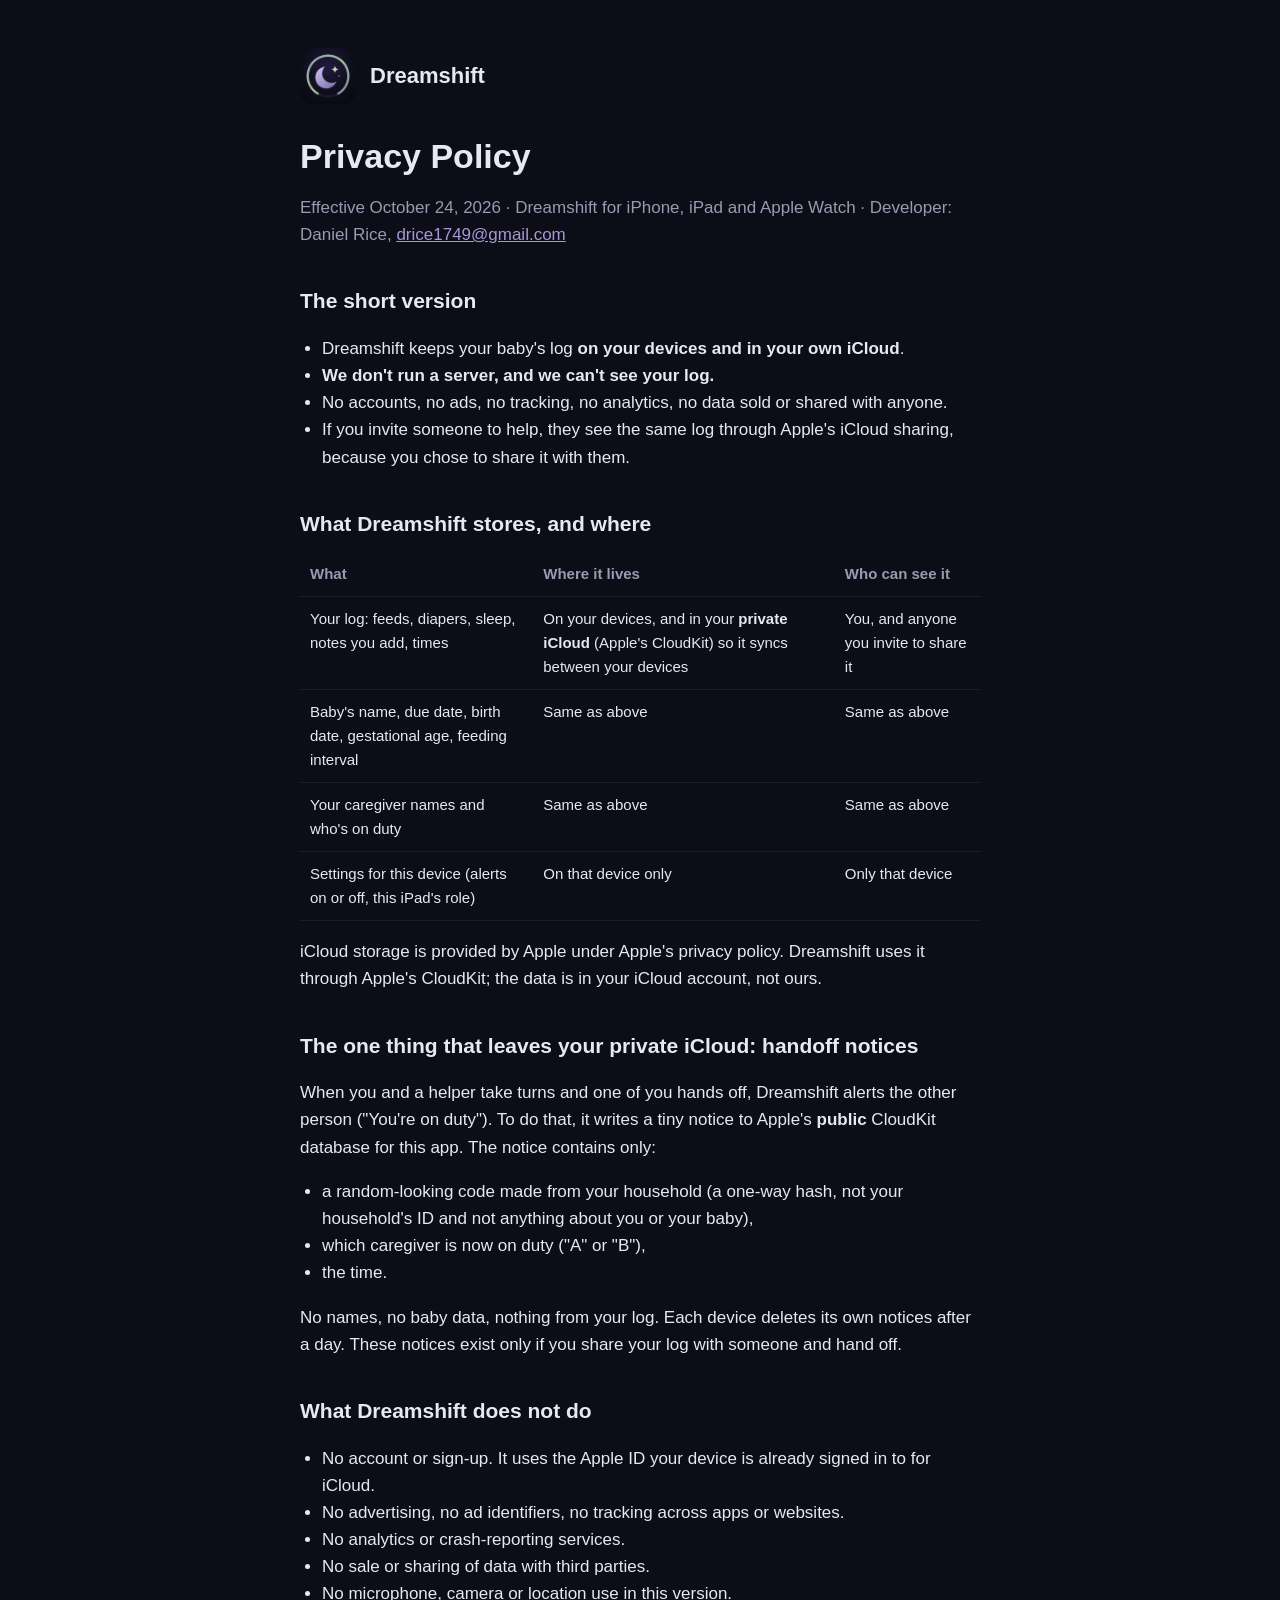
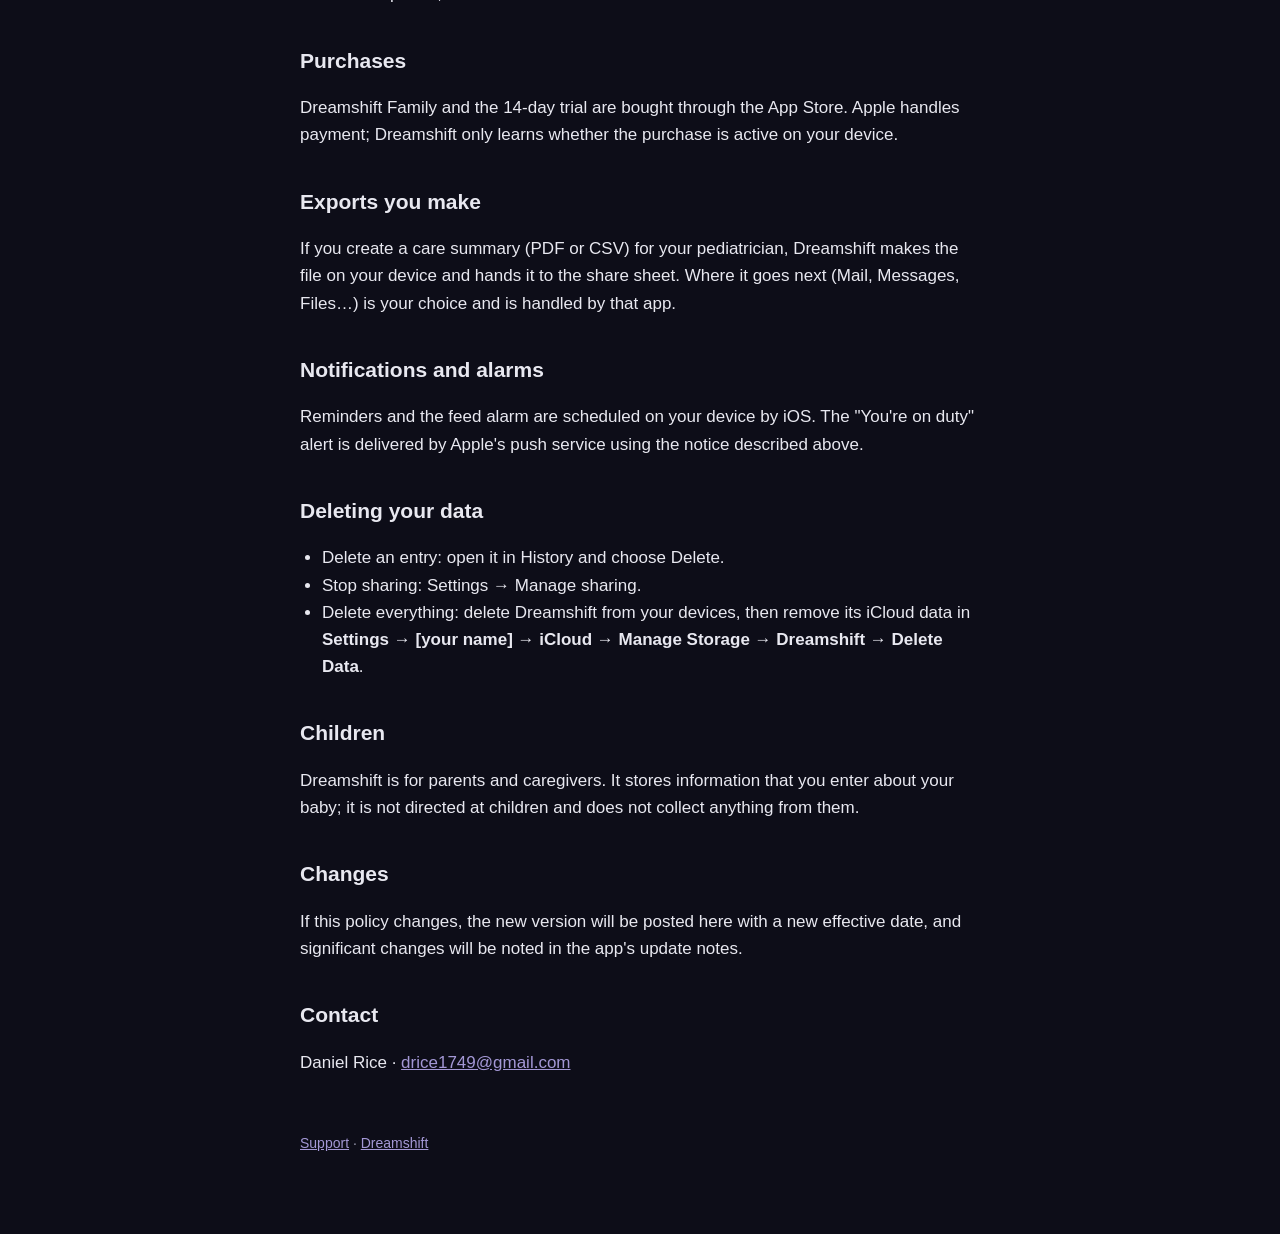
==== privacy/index.html @ 4a1998ef "Update privacy/index.html" ====
<!doctype html>
<html lang="en">
<head>
<meta charset="utf-8">
<meta name="viewport" content="width=device-width, initial-scale=1">
<title>Dreamshift Privacy Policy</title>
<link rel="stylesheet" href="../style.css">
</head>
<body>
<main>
<header><img src="../icon.png" alt=""><a href="../">Dreamshift</a></header>

<h1>Privacy Policy</h1>
<p class="muted">Effective October 24, 2026 · Dreamshift for iPhone, iPad and Apple Watch · Developer: Daniel Rice, <a href="mailto:drice1749@gmail.com">drice1749@gmail.com</a></p>

<h2>The short version</h2>
<ul>
  <li>Dreamshift keeps your baby's log <strong>on your devices and in your own iCloud</strong>.</li>
  <li><strong>We don't run a server, and we can't see your log.</strong></li>
  <li>No accounts, no ads, no tracking, no analytics, no data sold or shared with anyone.</li>
  <li>If you invite someone to help, they see the same log through Apple's iCloud sharing, because you chose to share it with them.</li>
</ul>

<h2>What Dreamshift stores, and where</h2>
<table>
  <thead><tr><th>What</th><th>Where it lives</th><th>Who can see it</th></tr></thead>
  <tbody>
    <tr><td>Your log: feeds, diapers, sleep, notes you add, times</td><td>On your devices, and in your <strong>private iCloud</strong> (Apple's CloudKit) so it syncs between your devices</td><td>You, and anyone you invite to share it</td></tr>
    <tr><td>Baby's name, due date, birth date, gestational age, feeding interval</td><td>Same as above</td><td>Same as above</td></tr>
    <tr><td>Your caregiver names and who's on duty</td><td>Same as above</td><td>Same as above</td></tr>
    <tr><td>Settings for this device (alerts on or off, this iPad's role)</td><td>On that device only</td><td>Only that device</td></tr>
  </tbody>
</table>
<p>iCloud storage is provided by Apple under Apple's privacy policy. Dreamshift uses it through Apple's CloudKit; the data is in your iCloud account, not ours.</p>

<h2>The one thing that leaves your private iCloud: handoff notices</h2>
<p>When you and a helper take turns and one of you hands off, Dreamshift alerts the other person ("You're on duty"). To do that, it writes a tiny notice to Apple's <strong>public</strong> CloudKit database for this app. The notice contains only:</p>
<ul>
  <li>a random-looking code made from your household (a one-way hash, not your household's ID and not anything about you or your baby),</li>
  <li>which caregiver is now on duty ("A" or "B"),</li>
  <li>the time.</li>
</ul>
<p>No names, no baby data, nothing from your log. Each device deletes its own notices after a day. These notices exist only if you share your log with someone and hand off.</p>

<h2>What Dreamshift does not do</h2>
<ul>
  <li>No account or sign-up. It uses the Apple ID your device is already signed in to for iCloud.</li>
  <li>No advertising, no ad identifiers, no tracking across apps or websites.</li>
  <li>No analytics or crash-reporting services.</li>
  <li>No sale or sharing of data with third parties.</li>
  <li>No microphone, camera or location use in this version.</li>
</ul>

<h2>Purchases</h2>
<p>Dreamshift Family and the 14-day trial are bought through the App Store. Apple handles payment; Dreamshift only learns whether the purchase is active on your device.</p>

<h2>Exports you make</h2>
<p>If you create a care summary (PDF or CSV) for your pediatrician, Dreamshift makes the file on your device and hands it to the share sheet. Where it goes next (Mail, Messages, Files…) is your choice and is handled by that app.</p>

<h2>Notifications and alarms</h2>
<p>Reminders and the feed alarm are scheduled on your device by iOS. The "You're on duty" alert is delivered by Apple's push service using the notice described above.</p>

<h2 id="deleting">Deleting your data</h2>
<ul>
  <li>Delete an entry: open it in History and choose Delete.</li>
  <li>Stop sharing: Settings → Manage sharing.</li>
  <li>Delete everything: delete Dreamshift from your devices, then remove its iCloud data in <strong>Settings → [your name] → iCloud → Manage Storage → Dreamshift → Delete Data</strong>.</li>
</ul>

<h2>Children</h2>
<p>Dreamshift is for parents and caregivers. It stores information that you enter about your baby; it is not directed at children and does not collect anything from them.</p>

<h2>Changes</h2>
<p>If this policy changes, the new version will be posted here with a new effective date, and significant changes will be noted in the app's update notes.</p>

<h2>Contact</h2>
<p>Daniel Rice · <a href="mailto:drice1749@gmail.com">drice1749@gmail.com</a></p>

<footer><a href="../support/">Support</a> · <a href="../">Dreamshift</a></footer>
</main>
</body>
</html>
---- style.css ----
:root {
  --bg: #0d0d18; --card: #14141f; --line: #1c1c2e;
  --ink: #e8e8f0; --muted: #9a9ab0; --accent: #a498d6; --sand: #c3a98b;
}
* { box-sizing: border-box; }
body {
  margin: 0; background: var(--bg); color: var(--ink);
  font: 17px/1.6 -apple-system, BlinkMacSystemFont, "SF Pro Text", "Helvetica Neue", Arial, sans-serif;
}
main { max-width: 720px; margin: 0 auto; padding: 48px 20px 80px; }
header { display: flex; align-items: center; gap: 14px; margin-bottom: 32px; }
header img { width: 56px; height: 56px; border-radius: 13px; }
header a { color: var(--ink); text-decoration: none; font-weight: 700; font-size: 22px; }
h1 { font-size: 34px; line-height: 1.2; margin: 0 0 8px; }
h2 { font-size: 21px; margin: 36px 0 8px; }
p, li { color: var(--ink); }
.muted { color: var(--muted); }
a { color: var(--accent); }
ul { padding-left: 22px; }
table { width: 100%; border-collapse: collapse; margin: 12px 0; font-size: 15px; }
th, td { text-align: left; vertical-align: top; padding: 10px; border-bottom: 1px solid var(--line); }
th { color: var(--muted); font-weight: 600; }
.card { background: var(--card); border: 1px solid var(--line); border-radius: 14px; padding: 18px 20px; margin: 16px 0; }
footer { margin-top: 56px; color: var(--muted); font-size: 14px; }
@media (max-width: 560px) { table, thead, tbody, tr, th, td { display: block; } th { display: none; } td { border: 0; padding: 4px 0; } tr { border-bottom: 1px solid var(--line); padding: 10px 0; } }
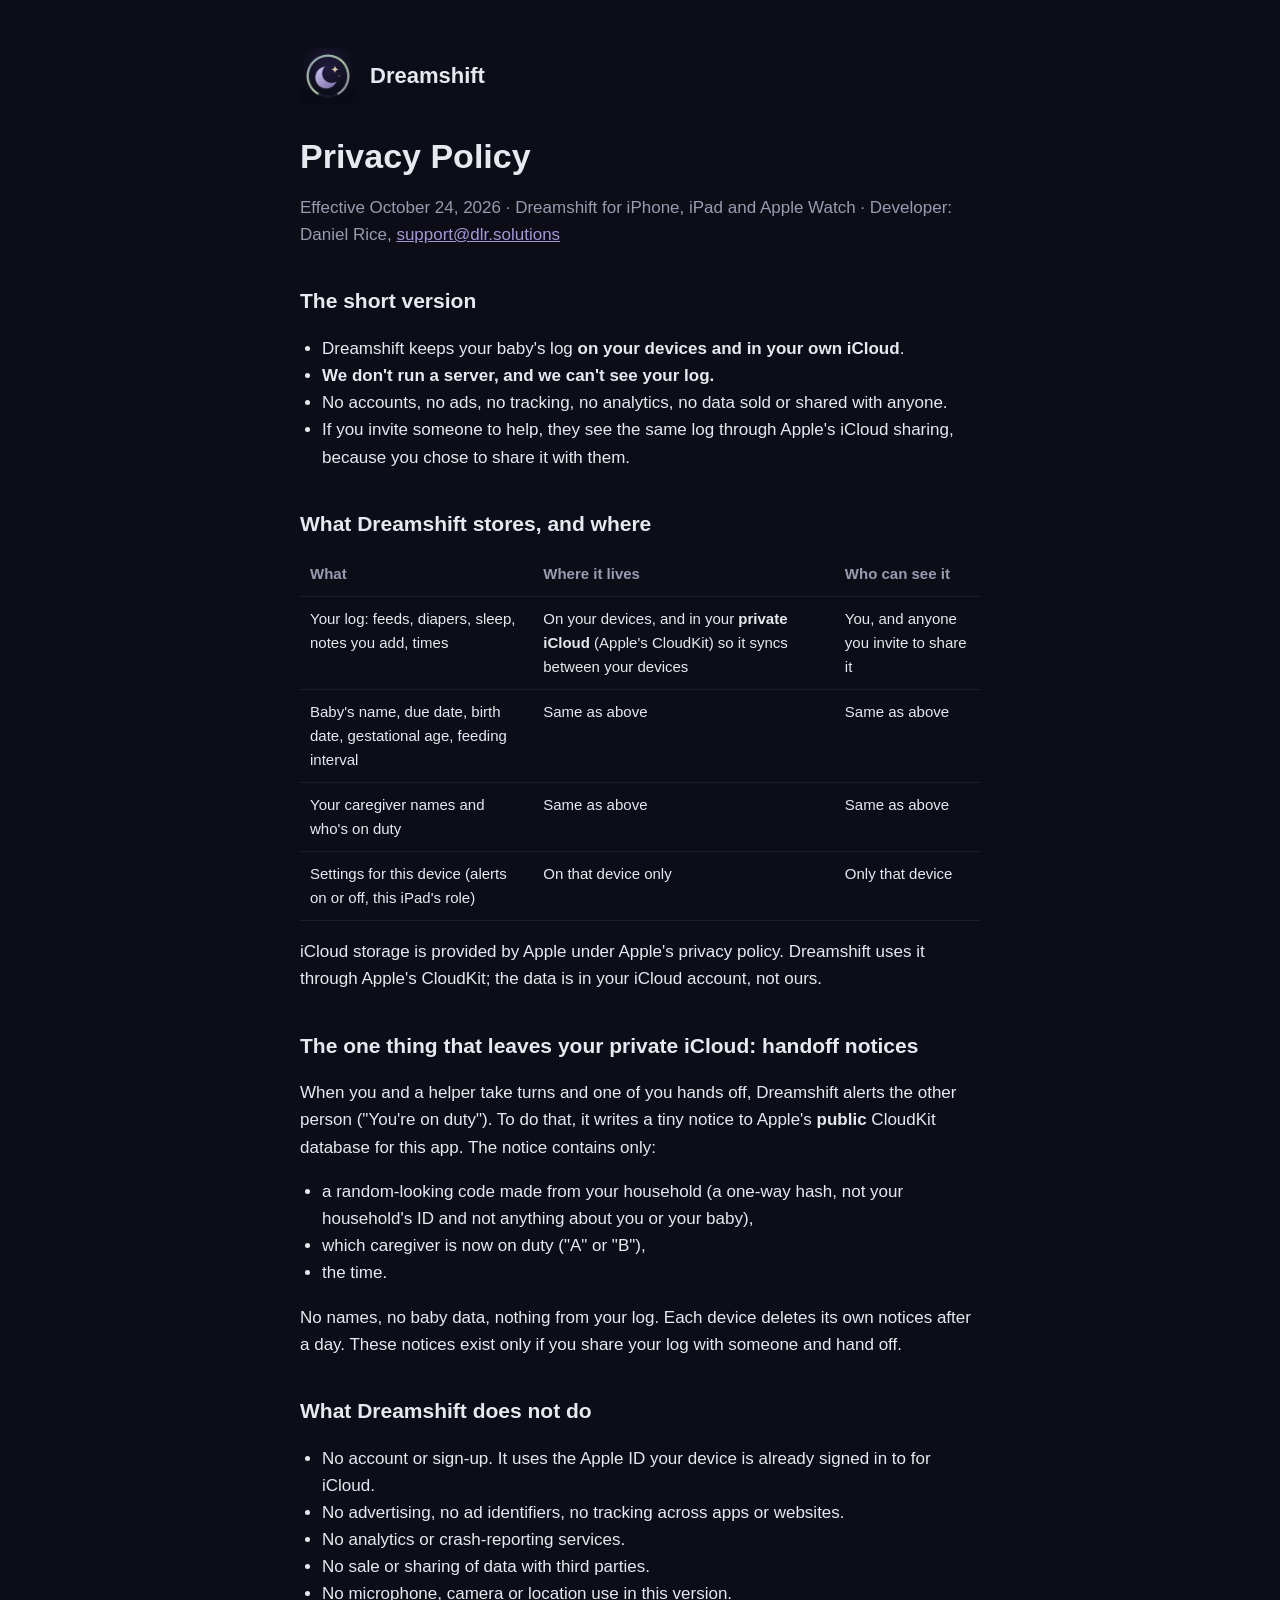
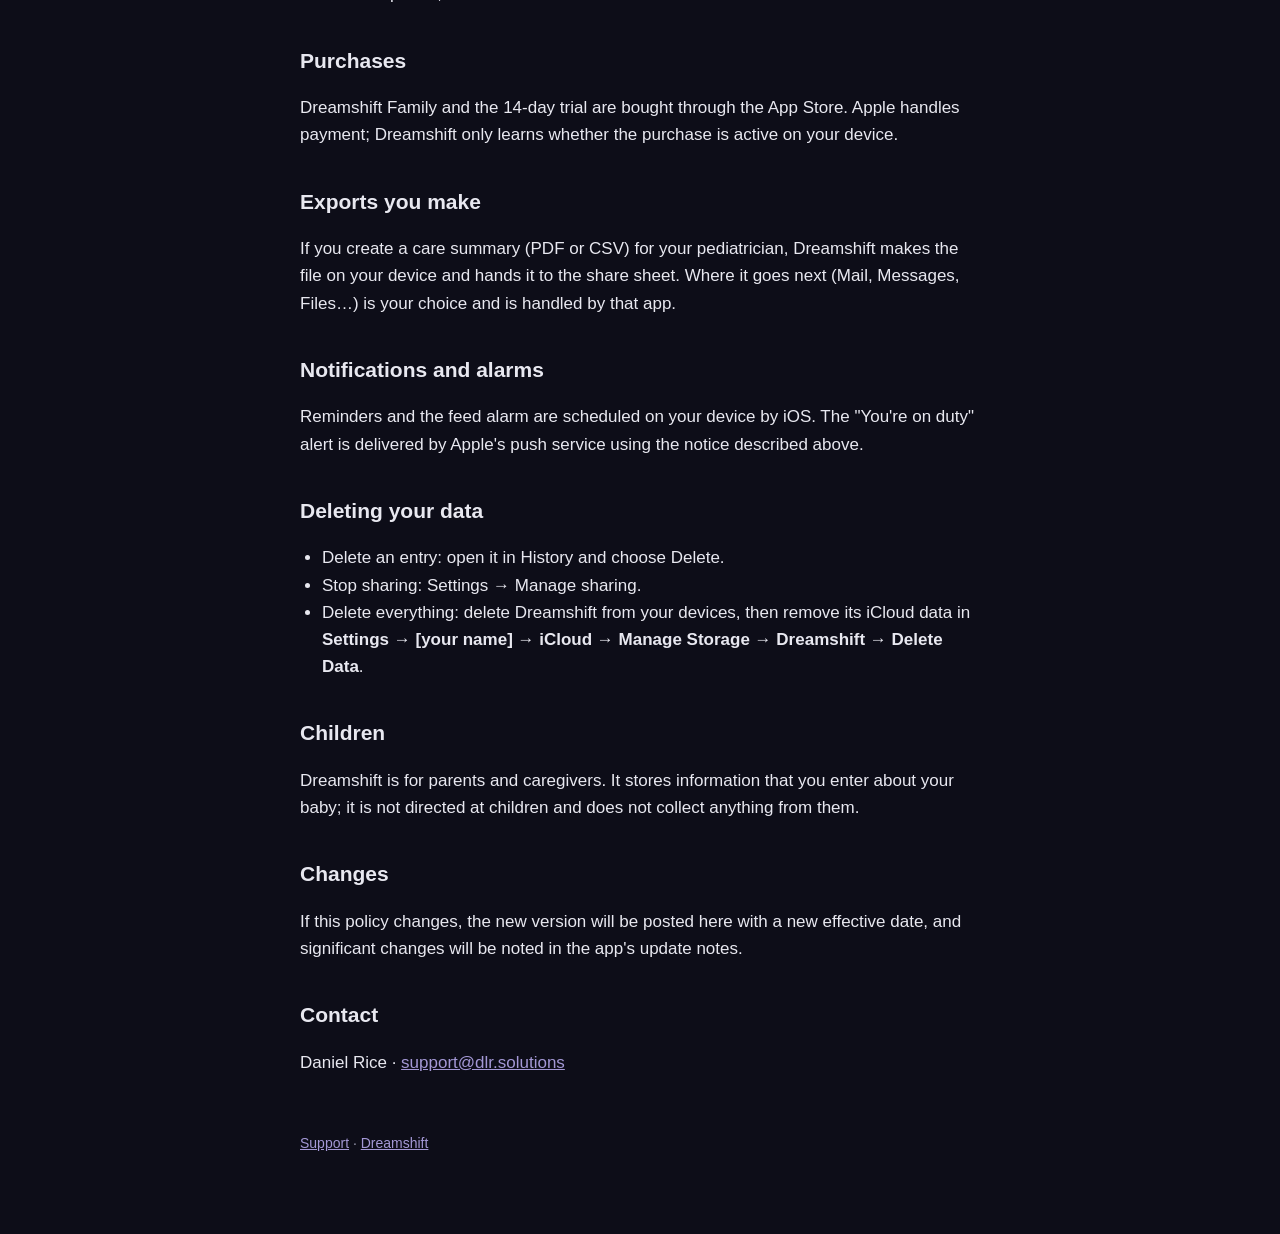
==== commit 035399af: "Update privacy/index.html" ====
--- a/privacy/index.html
+++ b/privacy/index.html
@@ -11,7 +11,7 @@
 <header><img src="../icon.png" alt=""><a href="../">Dreamshift</a></header>
 
 <h1>Privacy Policy</h1>
-<p class="muted">Effective October 24, 2026 · Dreamshift for iPhone, iPad and Apple Watch · Developer: Daniel Rice, <a href="mailto:drice1749@gmail.com">drice1749@gmail.com</a></p>
+<p class="muted">Effective October 24, 2026 · Dreamshift for iPhone, iPad and Apple Watch · Developer: Daniel Rice, <a href="mailto:support@dlr.solutions">support@dlr.solutions</a></p>
 
 <h2>The short version</h2>
 <ul>
@@ -74,7 +74,7 @@
 <p>If this policy changes, the new version will be posted here with a new effective date, and significant changes will be noted in the app's update notes.</p>
 
 <h2>Contact</h2>
-<p>Daniel Rice · <a href="mailto:drice1749@gmail.com">drice1749@gmail.com</a></p>
+<p>Daniel Rice · <a href="mailto:support@dlr.solutions">support@dlr.solutions</a></p>
 
 <footer><a href="../support/">Support</a> · <a href="../">Dreamshift</a></footer>
 </main>
